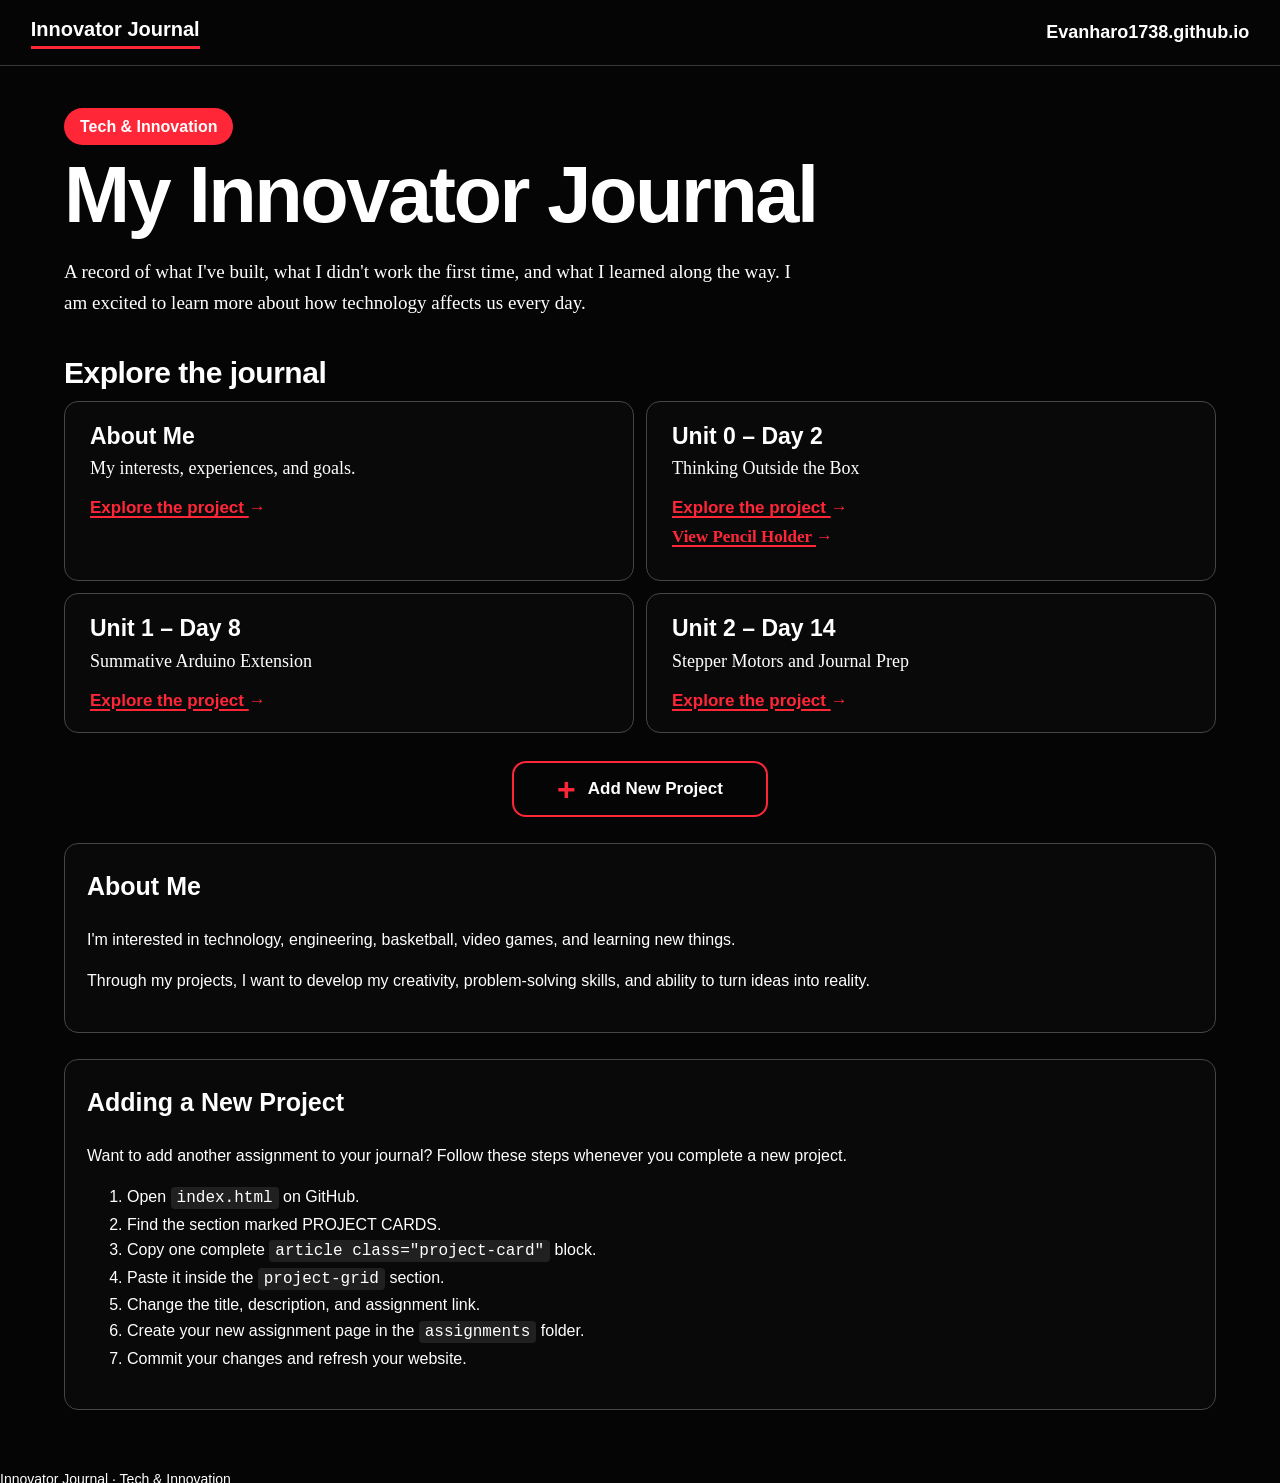
==== index.html @ fe394b1a "Update index.html" ====
<!DOCTYPE html>
<html lang="en">
<head>
  <meta charset="UTF-8">
  <meta name="viewport" content="width=device-width, initial-scale=1.0">

  <title>Innovator Journal | Evanharo1738</title>

  <meta name="description" content="My Tech and Innovation journal, projects, experiments, and learning experiences.">

  <link rel="stylesheet" href="css/style.css">
</head>

<body>

  <!-- HEADER -->
  <header class="site-header">
    <a href="index.html" class="site-name">Innovator Journal</a>

    <a href="https://evanh1738.github.io" class="site-url">
      Evanharo1738.github.io
    </a>
  </header>

  <main>

    <!-- HERO SECTION -->
    <section class="hero">
      <span class="hero-badge">Tech &amp; Innovation</span>

      <h1>My Innovator Journal</h1>

      <p>
        A record of what I've built, what I didn't work the first time,
        and what I learned along the way. I am excited to learn more
        about how technology affects us every day.
      </p>
    </section>

    <!-- PROJECT CARDS -->
    <section class="projects-section">
      <h2 class="section-heading">Explore the journal</h2>

      <div class="project-grid">

        <!-- ABOUT ME -->
        <article class="project-card">
          <h3>About Me</h3>

          <p>My interests, experiences, and goals.</p>

          <a href="#about-me" class="project-link">
            Explore the project
          </a>
        </article>

        <!-- UNIT 0 -->
        <article class="project-card">
          <h3>Unit 0 – Day 2</h3>

          <p>Thinking Outside the Box</p>

          <a href="assignments/cardboard-shoe.html"
             class="project-link">
            Explore the project
          </a>

          <p>
            <a href="assignments/pencil-holder.html"
               class="project-link">
              View Pencil Holder
            </a>
          </p>
        </article>

        <!-- UNIT 1 -->
        <article class="project-card">
          <h3>Unit 1 – Day 8</h3>

          <p>Summative Arduino Extension</p>

          <a href="assignments/arduino-memory-game.html"
             class="project-link">
            Explore the project
          </a>
        </article>

        <!-- UNIT 2 -->
        <article class="project-card">
          <h3>Unit 2 – Day 14</h3>

          <p>Stepper Motors and Journal Prep</p>

          <a href="assignments/stepper-motor.html"
             class="project-link">
            Explore the project
          </a>
        </article>

      </div>
    </section>

    <!-- ADD PROJECT BUTTON -->
    <div class="add-project-wrapper">
      <a href="#add-project-help" class="add-project-button">
        Add New Project
      </a>
    </div>

    <!-- ABOUT ME SECTION -->
    <section id="about-me" class="add-project-help">
      <h2>About Me</h2>

      <p>
        I'm interested in technology, engineering, basketball,
        video games, and learning new things.
      </p>

      <p>
        Through my projects, I want to develop my creativity,
        problem-solving skills, and ability to turn ideas into reality.
      </p>
    </section>

    <!-- HOW TO ADD FUTURE PROJECTS -->
    <section id="add-project-help" class="add-project-help">
      <h2>Adding a New Project</h2>

      <p>
        Want to add another assignment to your journal?
        Follow these steps whenever you complete a new project.
      </p>

      <ol>
        <li>Open <code>index.html</code> on GitHub.</li>
        <li>Find the section marked PROJECT CARDS.</li>
        <li>Copy one complete <code>article class="project-card"</code> block.</li>
        <li>Paste it inside the <code>project-grid</code> section.</li>
        <li>Change the title, description, and assignment link.</li>
        <li>Create your new assignment page in the <code>assignments</code> folder.</li>
        <li>Commit your changes and refresh your website.</li>
      </ol>
    </section>

  </main>

  <!-- FOOTER -->
  <footer class="site-footer">
    Innovator Journal · Tech &amp; Innovation
  </footer>

</body>
</html>
---- css/style.css ----
/* ========================================
   EVANHARO1738.GITHUB.IO
   Black / White / Red Portfolio Design
   ======================================== */

:root {
  --background: #050505;
  --surface: #090909;
  --accent: #ff2638;
  --text: #ffffff;
  --muted: #ffffff;
  --border: #454545;
}

/* RESET */

* {
  box-sizing: border-box;
}

html {
  scroll-behavior: smooth;
}

body {
  margin: 0;
  background: var(--background);
  color: var(--text);
  font-family: Arial, Helvetica, sans-serif;
  font-size: 16px;
  line-height: 1.6;
}

a {
  color: var(--accent);
}

/* ========================================
   HEADER
   ======================================== */

.site-header {
  display: flex;
  align-items: center;
  justify-content: space-between;
  gap: 20px;
  width: 100%;
  padding: 16px 2.4%;
  background: #050505;
  border-bottom: 1px solid #383838;
}

.site-name {
  display: inline-block;
  padding-bottom: 4px;
  border-bottom: 3px solid var(--accent);
  color: #ffffff;
  font-size: 20px;
  font-weight: 800;
  line-height: 1.3;
  text-decoration: none;
}

.site-url {
  color: #ffffff;
  font-size: 18px;
  font-weight: 700;
  text-align: right;
  text-decoration: none;
}

.site-name:hover,
.site-url:hover {
  color: var(--accent);
}

/* ========================================
   MAIN LAYOUT
   ======================================== */

main {
  width: min(1180px, 90%);
  margin: 0 auto;
  padding: 42px 0 24px;
}

/* ========================================
   HERO
   ======================================== */

.hero {
  margin-bottom: 34px;
}

.hero-badge {
  display: inline-block;
  padding: 5px 16px;
  border-radius: 30px;
  background: var(--accent);
  color: #ffffff;
  font-size: 16px;
  font-weight: 700;
  line-height: 1.7;
}

.hero h1 {
  margin: 7px 0 18px;
  color: #ffffff;
  font-size: clamp(42px, 6.2vw, 92px);
  font-weight: 800;
  letter-spacing: -2.5px;
  line-height: 1.08;
}

.hero p {
  max-width: 740px;
  margin: 0;
  color: #ffffff;
  font-family: Georgia, "Times New Roman", serif;
  font-size: 19px;
  line-height: 1.65;
}

/* ========================================
   PROJECT SECTION
   ======================================== */

.section-heading {
  margin: 0 0 8px;
  color: #ffffff;
  font-size: 30px;
  font-weight: 800;
  letter-spacing: -0.5px;
  line-height: 1.35;
}

.project-grid {
  display: grid;
  grid-template-columns: repeat(2, minmax(0, 1fr));
  gap: 12px;
  width: 100%;
}

/* PROJECT CARDS */

.project-card {
  min-width: 0;
  padding: 18px 25px;
  overflow-wrap: anywhere;
  background: var(--surface);
  border: 1px solid var(--border);
  border-radius: 14px;
  transition:
    border-color 0.2s ease,
    transform 0.2s ease;
}

.project-card:hover {
  border-color: var(--accent);
  transform: translateY(-2px);
}

.project-card h3 {
  margin: 0 0 3px;
  color: #ffffff;
  font-size: 23px;
  font-weight: 800;
  line-height: 1.4;
}

.project-card p {
  margin: 2px 0 12px;
  color: #ffffff;
  font-family: Georgia, "Times New Roman", serif;
  font-size: 18px;
  line-height: 1.5;
}

/* PROJECT LINKS */

.project-link {
  display: inline-block;
  color: var(--accent);
  font-size: 17px;
  font-weight: 700;
  text-decoration: underline;
  text-decoration-thickness: 1.5px;
  text-underline-offset: 3px;
}

.project-link:hover {
  color: #ffffff;
}

.project-link::after {
  content: " →";
  text-decoration: none;
  display: inline-block;
}

/* ========================================
   ADD NEW PROJECT BUTTON
   ======================================== */

.add-project-wrapper {
  display: flex;
  justify-content: center;
  margin: 28px 0 6px;
}

.add-project-button {
  display: inline-flex;
  align-items: center;
  justify-content: center;
  gap: 12px;
  min-width: 256px;
  padding: 10px 22px;
  background: transparent;
  color: #ffffff;
  border: 2px solid var(--accent);
  border-radius: 14px;
  font-family: Arial, Helvetica, sans-serif;
  font-size: 17px;
  font-weight: 800;
  text-align: center;
  text-decoration: none;
  transition:
    background 0.2s ease,
    transform 0.2s ease;
}

.add-project-button::before {
  content: "+";
  color: var(--accent);
  font-size: 32px;
  font-weight: 700;
  line-height: 1;
}

.add-project-button:hover {
  background: var(--accent);
  color: #ffffff;
  transform: translateY(-2px);
}

.add-project-button:hover::before {
  color: #ffffff;
}

/* ========================================
   ADD PROJECT HELP SECTION
   ======================================== */

.add-project-help {
  margin: 26px 0;
  padding: 22px;
  background: var(--surface);
  border: 1px solid var(--border);
  border-radius: 14px;
  scroll-margin-top: 20px;
}

.add-project-help h2 {
  margin-top: 0;
  color: #ffffff;
  font-size: 25px;
}

.add-project-help p,
.add-project-help li {
  color: #ffffff;
}

.add-project-help code {
  padding: 2px 6px;
  background: #202020;
  color: #ffffff;
  border-radius: 4px;
}

/* ========================================
   FOOTER
   ======================================== */

.site-footer {
  padding: 8px 0 0;
  color: #ffffff;
  font-size: 14px;
}

/* ========================================
   OTHER HEADINGS AND TEXT
   ======================================== */

h1,
h2,
h3,
h4,
h5,
h6,
label,
strong {
  color: #ffffff;
}

p,
li,
small {
  color: #ffffff;
}

hr {
  border: 0;
  border-top: 1px solid var(--border);
}

/* ========================================
   MOBILE RESPONSIVENESS
   ======================================== */

@media (max-width: 650px) {
  .site-header {
    padding: 13px 5%;
    gap: 12px;
  }

  .site-name {
    font-size: 16px;
  }

  .site-url {
    max-width: 52%;
    font-size: 13px;
    overflow-wrap: anywhere;
  }

  main {
    width: 90%;
    padding-top: 35px;
  }

  .hero {
    margin-bottom: 32px;
  }

  .hero h1 {
    font-size: clamp(40px, 10vw, 60px);
    letter-spacing: -1.5px;
  }

  .hero p {
    font-size: 17px;
  }

  .section-heading {
    font-size: 26px;
  }

  .project-grid {
    grid-template-columns: 1fr;
    gap: 12px;
  }

  .project-card {
    padding: 17px 19px;
  }

  .project-card h3 {
    font-size: 21px;
  }

  .project-card p {
    font-size: 17px;
  }

  .add-project-button {
    min-width: 230px;
  }
}

/* RED SELECTION HIGHLIGHT */

::selection {
  background: var(--accent);
  color: #ffffff;
}
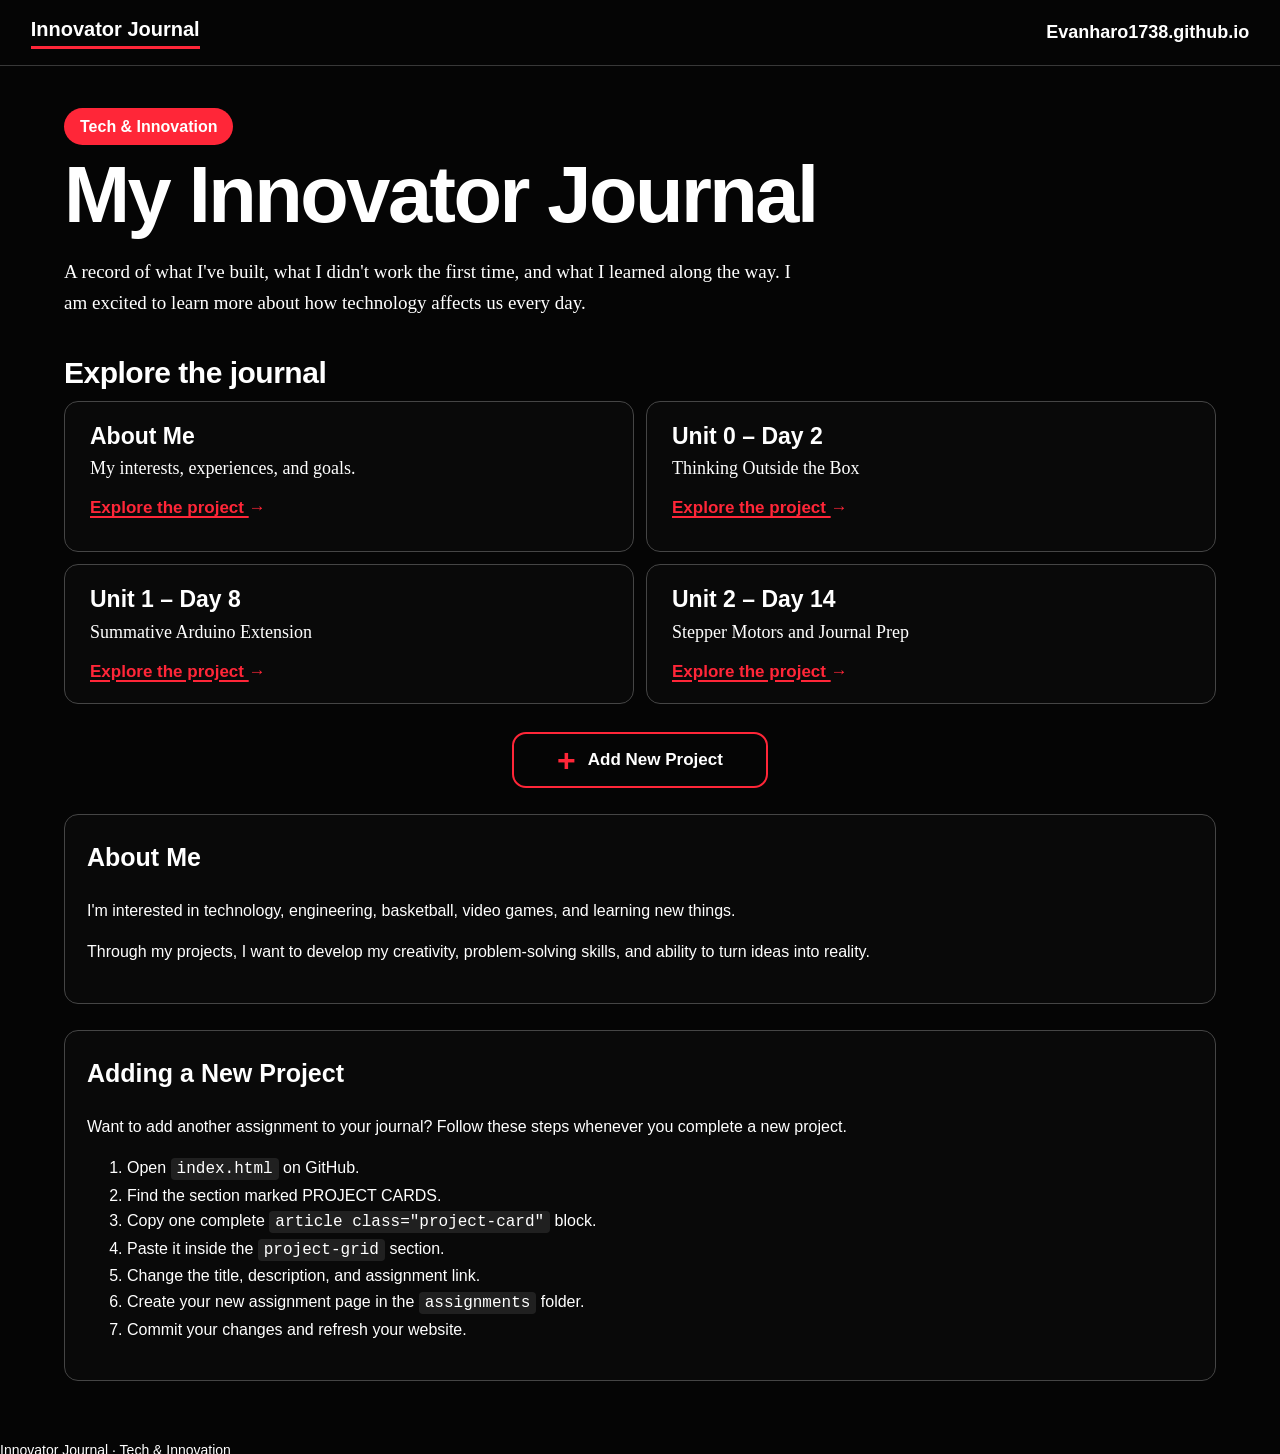
==== commit d4b90d27: "Update index.html" ====
--- a/index.html
+++ b/index.html
@@ -66,10 +66,7 @@
           </a>
 
           <p>
-            <a href="assignments/pencil-holder.html"
-               class="project-link">
-              View Pencil Holder
-            </a>
+          
           </p>
         </article>
 
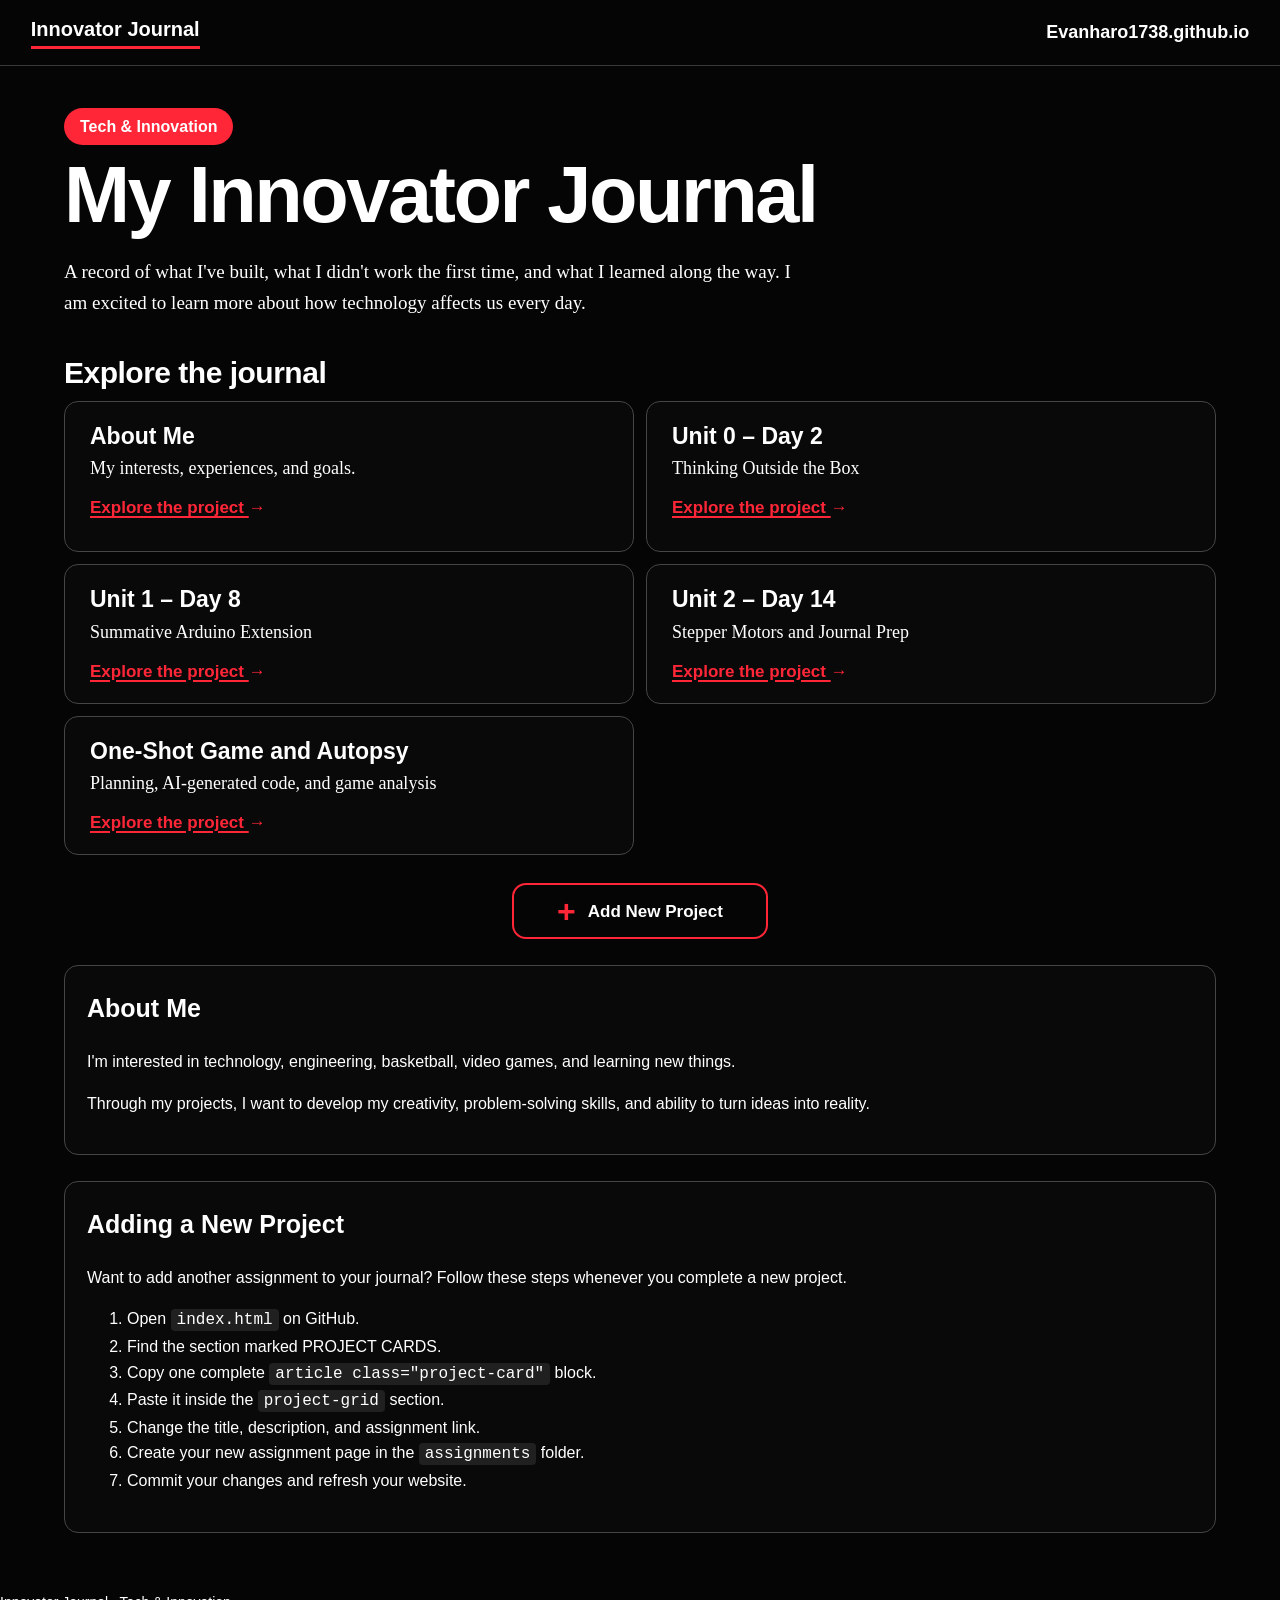
==== commit 89f48b1d: "Add One-Shot Game project card to index.html" ====
--- a/index.html
+++ b/index.html
@@ -49,7 +49,7 @@
 
           <p>My interests, experiences, and goals.</p>
 
-          <a href="#about-me" class="project-link">
+          <a href="assignments/about-me.html" class="project-link">
             Explore the project
           </a>
         </article>
@@ -60,7 +60,7 @@
 
           <p>Thinking Outside the Box</p>
 
-          <a href="assignments/cardboard-shoe.html"
+          <a href="assignments/thinking-outside-the-box.html"
              class="project-link">
             Explore the project
           </a>
@@ -93,7 +93,17 @@
             Explore the project
           </a>
         </article>
+        <!-- ONE-SHOT GAME -->
+        <article class="project-card">
+            <h3>One-Shot Game and Autopsy</h3>
 
+            <p>Planning, AI-generated code, and game analysis</p>
+
+            <a href="assignments/oneshot-game-autopsy.html"
+               class="project-link">
+                Explore the project
+            </a>
+        </article>
       </div>
     </section>
 
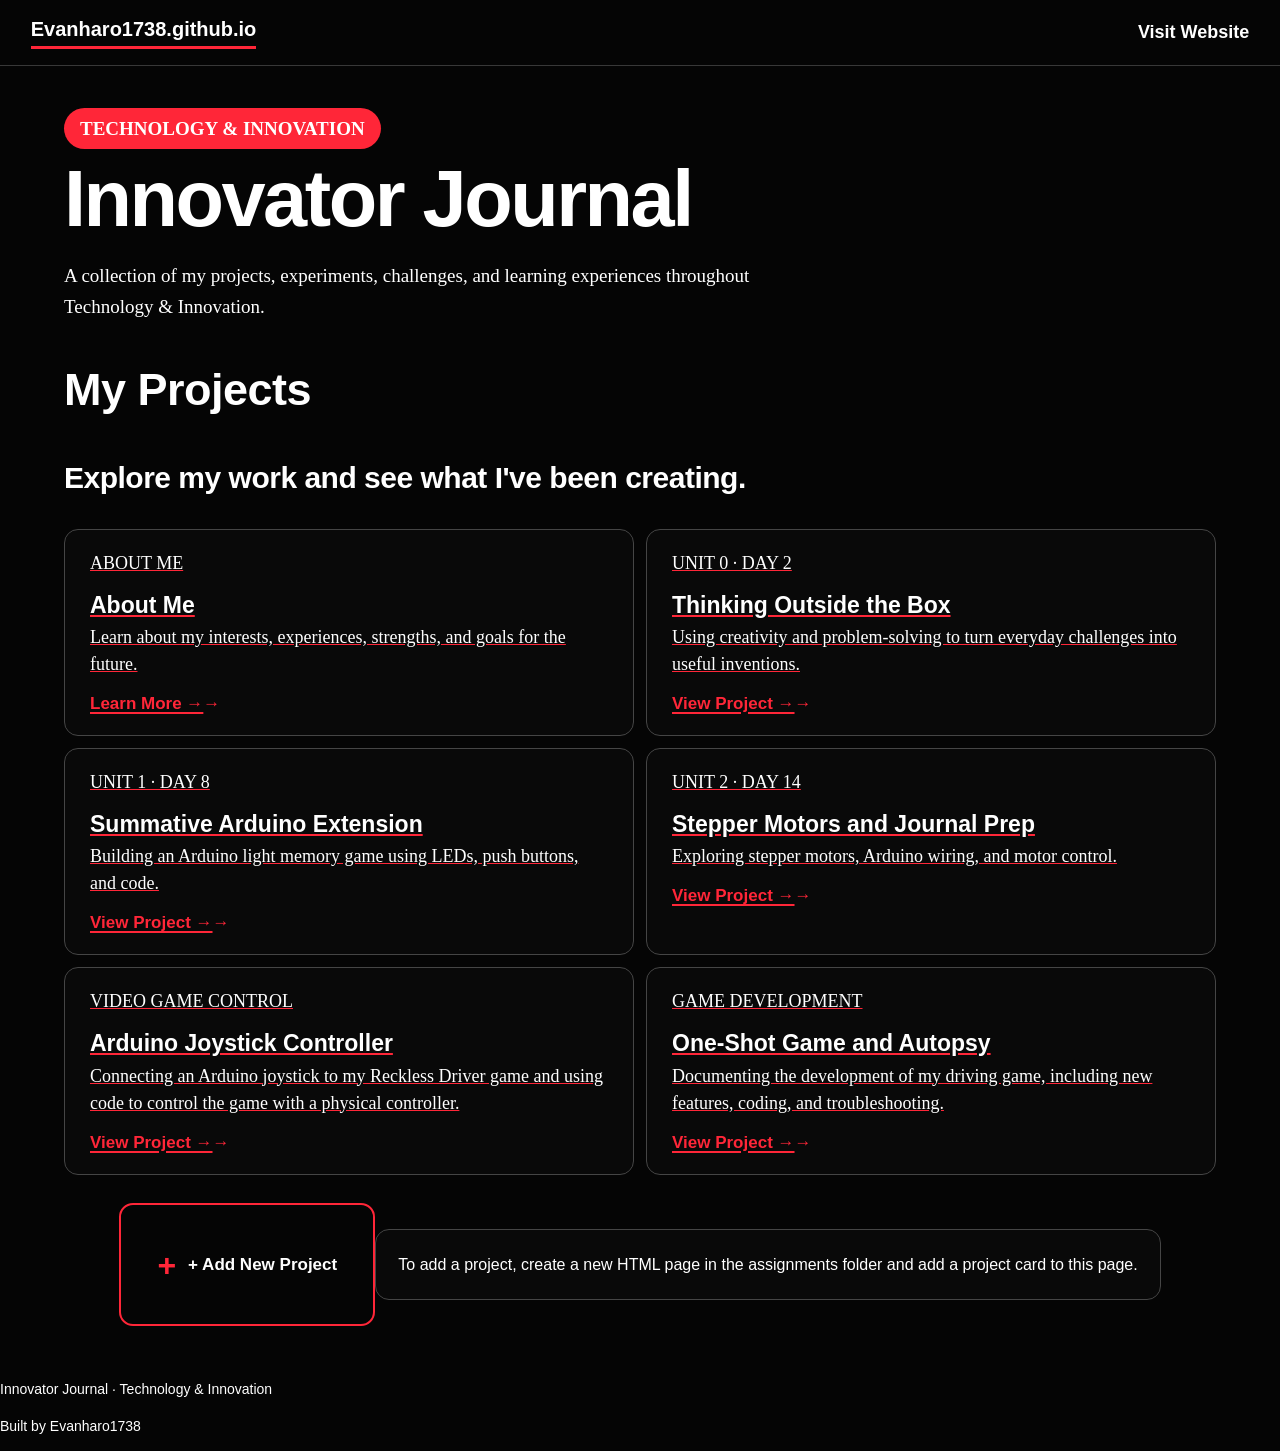
==== commit 10625cf1: "Refactor index.html for improved structure and clarity Removed redundant header and footer sections," ====
--- a/index.html
+++ b/index.html
@@ -1,160 +1,129 @@
 <!DOCTYPE html>
 <html lang="en">
 <head>
-  <meta charset="UTF-8">
-  <meta name="viewport" content="width=device-width, initial-scale=1.0">
-
-  <title>Innovator Journal | Evanharo1738</title>
-
-  <meta name="description" content="My Tech and Innovation journal, projects, experiments, and learning experiences.">
-
-  <link rel="stylesheet" href="css/style.css">
+    <meta charset="UTF-8">
+    <meta name="viewport" content="width=device-width, initial-scale=1.0">
+    <title>Innovator Journal | Evanharo1738</title>
+    <link rel="stylesheet" href="css/style.css">
 </head>
-
 <body>
 
-  <!-- HEADER -->
-  <header class="site-header">
-    <a href="index.html" class="site-name">Innovator Journal</a>
+    <header class="site-header">
+        <div class="site-name">Evanharo1738.github.io</div>
+        <a class="site-url" href="https://evanh1738.github.io">
+            Visit Website
+        </a>
+    </header>
 
-    <a href="https://evanh1738.github.io" class="site-url">
-      Evanharo1738.github.io
-    </a>
-  </header>
+    <main>
+        <section class="hero">
+            <p class="hero-badge">TECHNOLOGY & INNOVATION</p>
+            <h1>Innovator Journal</h1>
+            <p>
+                A collection of my projects, experiments, challenges,
+                and learning experiences throughout Technology & Innovation.
+            </p>
+        </section>
 
-  <main>
+        <section class="projects-section">
+            <div class="section-heading">
+                <h2>My Projects</h2>
+                <p>Explore my work and see what I've been creating.</p>
+            </div>
 
-    <!-- HERO SECTION -->
-    <section class="hero">
-      <span class="hero-badge">Tech &amp; Innovation</span>
+            <div class="project-grid">
 
-      <h1>My Innovator Journal</h1>
+                <!-- About Me -->
+                <a href="about.html" class="project-card">
+                    <p class="project-category">ABOUT ME</p>
+                    <h3>About Me</h3>
+                    <p>
+                        Learn about my interests, experiences, strengths,
+                        and goals for the future.
+                    </p>
+                    <span class="project-link">Learn More →</span>
+                </a>
 
-      <p>
-        A record of what I've built, what I didn't work the first time,
-        and what I learned along the way. I am excited to learn more
-        about how technology affects us every day.
-      </p>
-    </section>
+                <!-- Unit 0 -->
+                <a href="assignments/cardboard-shoe.html"
+                   class="project-card">
+                    <p class="project-category">UNIT 0 · DAY 2</p>
+                    <h3>Thinking Outside the Box</h3>
+                    <p>
+                        Using creativity and problem-solving to turn
+                        everyday challenges into useful inventions.
+                    </p>
+                    <span class="project-link">View Project →</span>
+                </a>
 
-    <!-- PROJECT CARDS -->
-    <section class="projects-section">
-      <h2 class="section-heading">Explore the journal</h2>
+                <!-- Unit 1 -->
+                <a href="assignments/arduino-memory-game.html"
+                   class="project-card">
+                    <p class="project-category">UNIT 1 · DAY 8</p>
+                    <h3>Summative Arduino Extension</h3>
+                    <p>
+                        Building an Arduino light memory game using LEDs,
+                        push buttons, and code.
+                    </p>
+                    <span class="project-link">View Project →</span>
+                </a>
 
-      <div class="project-grid">
+                <!-- Unit 2 -->
+                <a href="assignments/stepper-motor.html"
+                   class="project-card">
+                    <p class="project-category">UNIT 2 · DAY 14</p>
+                    <h3>Stepper Motors and Journal Prep</h3>
+                    <p>
+                        Exploring stepper motors, Arduino wiring,
+                        and motor control.
+                    </p>
+                    <span class="project-link">View Project →</span>
+                </a>
 
-        <!-- ABOUT ME -->
-        <article class="project-card">
-          <h3>About Me</h3>
+                <!-- Arduino Joystick Video Game Control -->
+                <a href="assignments/video-game-control.html"
+                   class="project-card">
+                    <p class="project-category">VIDEO GAME CONTROL</p>
+                    <h3>Arduino Joystick Controller</h3>
+                    <p>
+                        Connecting an Arduino joystick to my Reckless Driver
+                        game and using code to control the game with
+                        a physical controller.
+                    </p>
+                    <span class="project-link">View Project →</span>
+                </a>
 
-          <p>My interests, experiences, and goals.</p>
+                <!-- One-Shot Game -->
+                <a href="assignments/oneshot-game-autopsy.html"
+                   class="project-card">
+                    <p class="project-category">GAME DEVELOPMENT</p>
+                    <h3>One-Shot Game and Autopsy</h3>
+                    <p>
+                        Documenting the development of my driving game,
+                        including new features, coding, and troubleshooting.
+                    </p>
+                    <span class="project-link">View Project →</span>
+                </a>
 
-          <a href="assignments/about-me.html" class="project-link">
-            Explore the project
-          </a>
-        </article>
+            </div>
 
-        <!-- UNIT 0 -->
-        <article class="project-card">
-          <h3>Unit 0 – Day 2</h3>
+            <div class="add-project-wrapper">
+                <a class="add-project-button"
+                   href="mailto:">
+                    + Add New Project
+                </a>
+                <p class="add-project-help">
+                    To add a project, create a new HTML page in the
+                    assignments folder and add a project card to this page.
+                </p>
+            </div>
+        </section>
+    </main>
 
-          <p>Thinking Outside the Box</p>
-
-          <a href="assignments/thinking-outside-the-box.html"
-             class="project-link">
-            Explore the project
-          </a>
-
-          <p>
-          
-          </p>
-        </article>
-
-        <!-- UNIT 1 -->
-        <article class="project-card">
-          <h3>Unit 1 – Day 8</h3>
-
-          <p>Summative Arduino Extension</p>
-
-          <a href="assignments/arduino-memory-game.html"
-             class="project-link">
-            Explore the project
-          </a>
-        </article>
-
-        <!-- UNIT 2 -->
-        <article class="project-card">
-          <h3>Unit 2 – Day 14</h3>
-
-          <p>Stepper Motors and Journal Prep</p>
-
-          <a href="assignments/stepper-motor.html"
-             class="project-link">
-            Explore the project
-          </a>
-        </article>
-        <!-- ONE-SHOT GAME -->
-        <article class="project-card">
-            <h3>One-Shot Game and Autopsy</h3>
-
-            <p>Planning, AI-generated code, and game analysis</p>
-
-            <a href="assignments/oneshot-game-autopsy.html"
-               class="project-link">
-                Explore the project
-            </a>
-        </article>
-      </div>
-    </section>
-
-    <!-- ADD PROJECT BUTTON -->
-    <div class="add-project-wrapper">
-      <a href="#add-project-help" class="add-project-button">
-        Add New Project
-      </a>
-    </div>
-
-    <!-- ABOUT ME SECTION -->
-    <section id="about-me" class="add-project-help">
-      <h2>About Me</h2>
-
-      <p>
-        I'm interested in technology, engineering, basketball,
-        video games, and learning new things.
-      </p>
-
-      <p>
-        Through my projects, I want to develop my creativity,
-        problem-solving skills, and ability to turn ideas into reality.
-      </p>
-    </section>
-
-    <!-- HOW TO ADD FUTURE PROJECTS -->
-    <section id="add-project-help" class="add-project-help">
-      <h2>Adding a New Project</h2>
-
-      <p>
-        Want to add another assignment to your journal?
-        Follow these steps whenever you complete a new project.
-      </p>
-
-      <ol>
-        <li>Open <code>index.html</code> on GitHub.</li>
-        <li>Find the section marked PROJECT CARDS.</li>
-        <li>Copy one complete <code>article class="project-card"</code> block.</li>
-        <li>Paste it inside the <code>project-grid</code> section.</li>
-        <li>Change the title, description, and assignment link.</li>
-        <li>Create your new assignment page in the <code>assignments</code> folder.</li>
-        <li>Commit your changes and refresh your website.</li>
-      </ol>
-    </section>
-
-  </main>
-
-  <!-- FOOTER -->
-  <footer class="site-footer">
-    Innovator Journal · Tech &amp; Innovation
-  </footer>
+    <footer class="site-footer">
+        <p>Innovator Journal · Technology & Innovation</p>
+        <p>Built by Evanharo1738</p>
+    </footer>
 
 </body>
 </html>
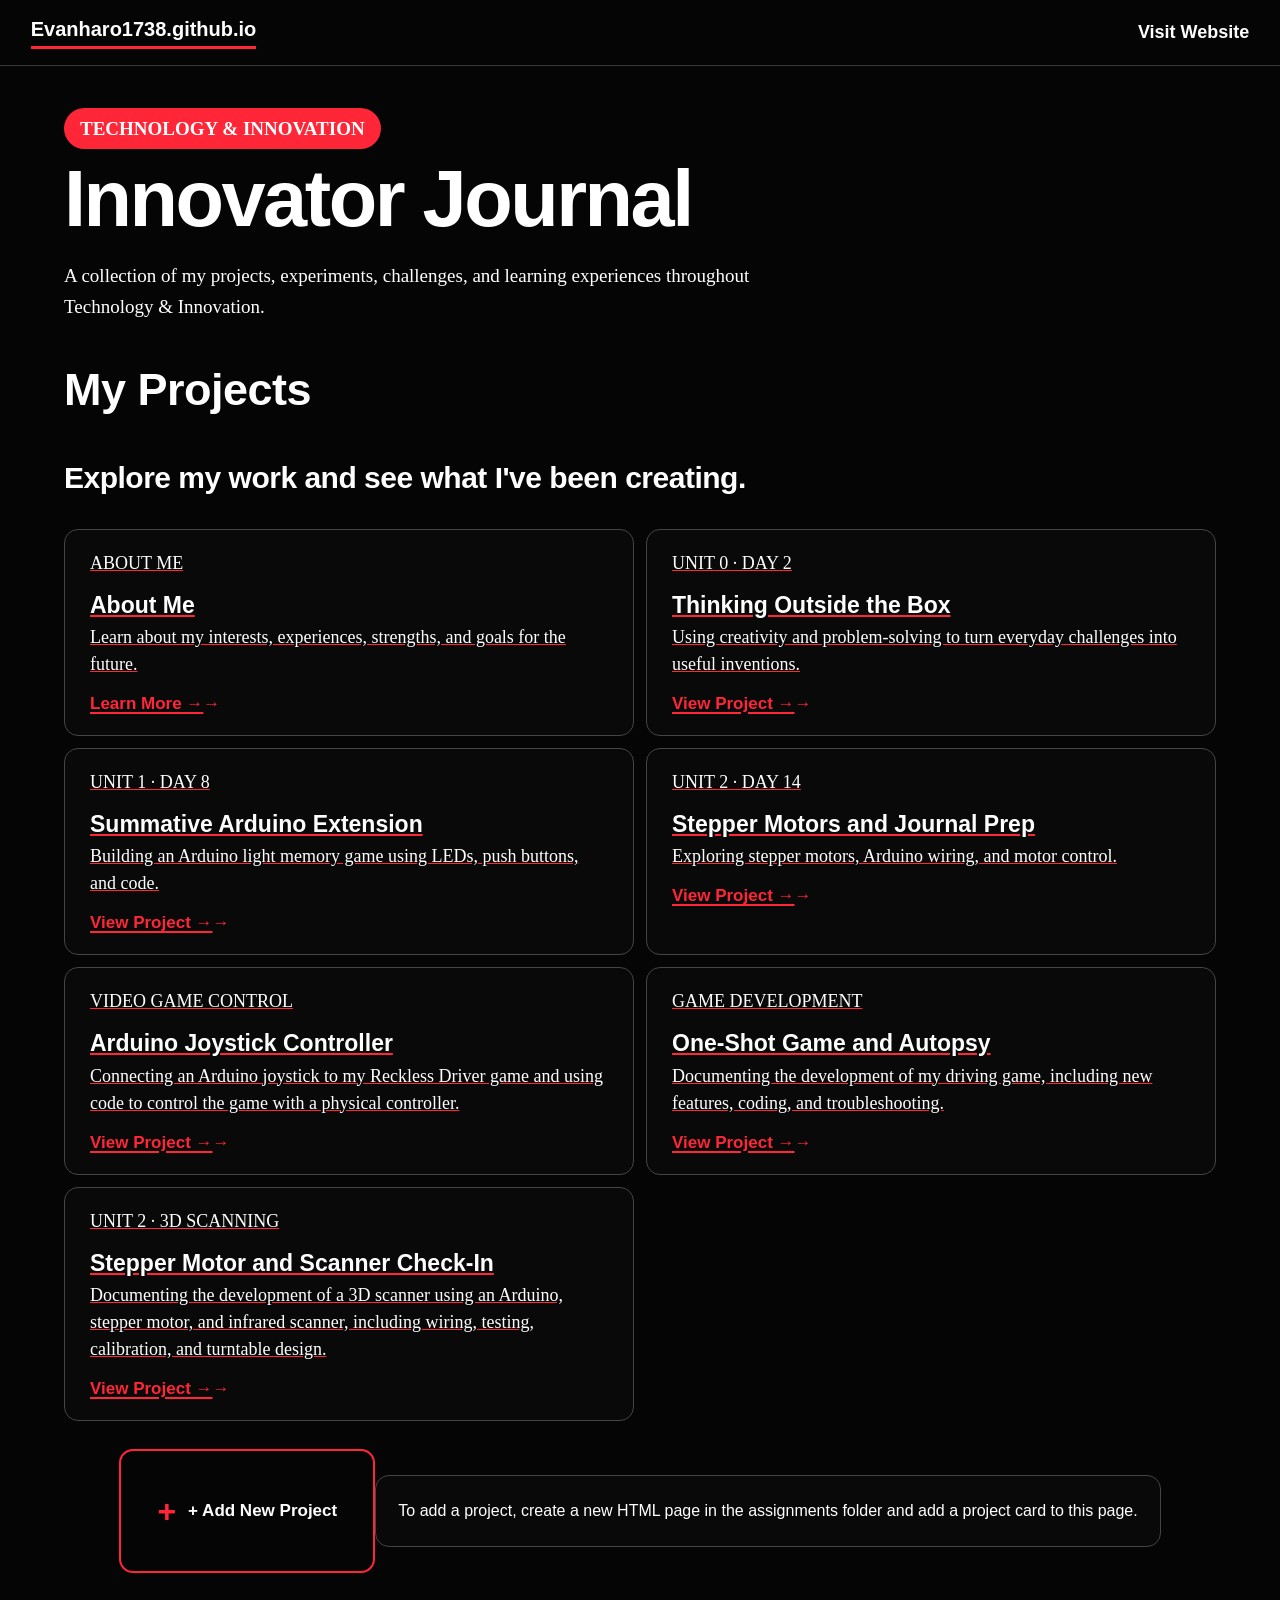
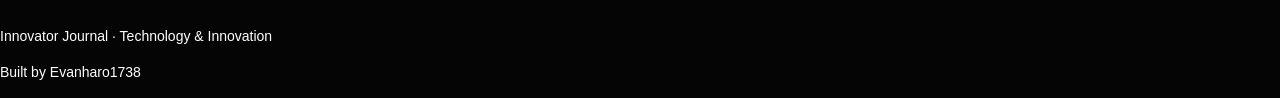
==== commit 83b0ffff: "Add Stepper Motor and Scanner Check-In project card Added a new project card for the Stepper Motor a" ====
--- a/index.html
+++ b/index.html
@@ -105,6 +105,20 @@
                     <span class="project-link">View Project →</span>
                 </a>
 
+                <!-- Stepper Motor and Scanner Check-In -->
+                <a href="assignments/stepper-scanner-check-in.html"
+                   class="project-card">
+                    <p class="project-category">UNIT 2 · 3D SCANNING</p>
+                    <h3>Stepper Motor and Scanner Check-In</h3>
+                    <p>
+                        Documenting the development of a 3D scanner using
+                        an Arduino, stepper motor, and infrared scanner,
+                        including wiring, testing, calibration, and
+                        turntable design.
+                    </p>
+                    <span class="project-link">View Project →</span>
+                </a>
+
             </div>
 
             <div class="add-project-wrapper">
